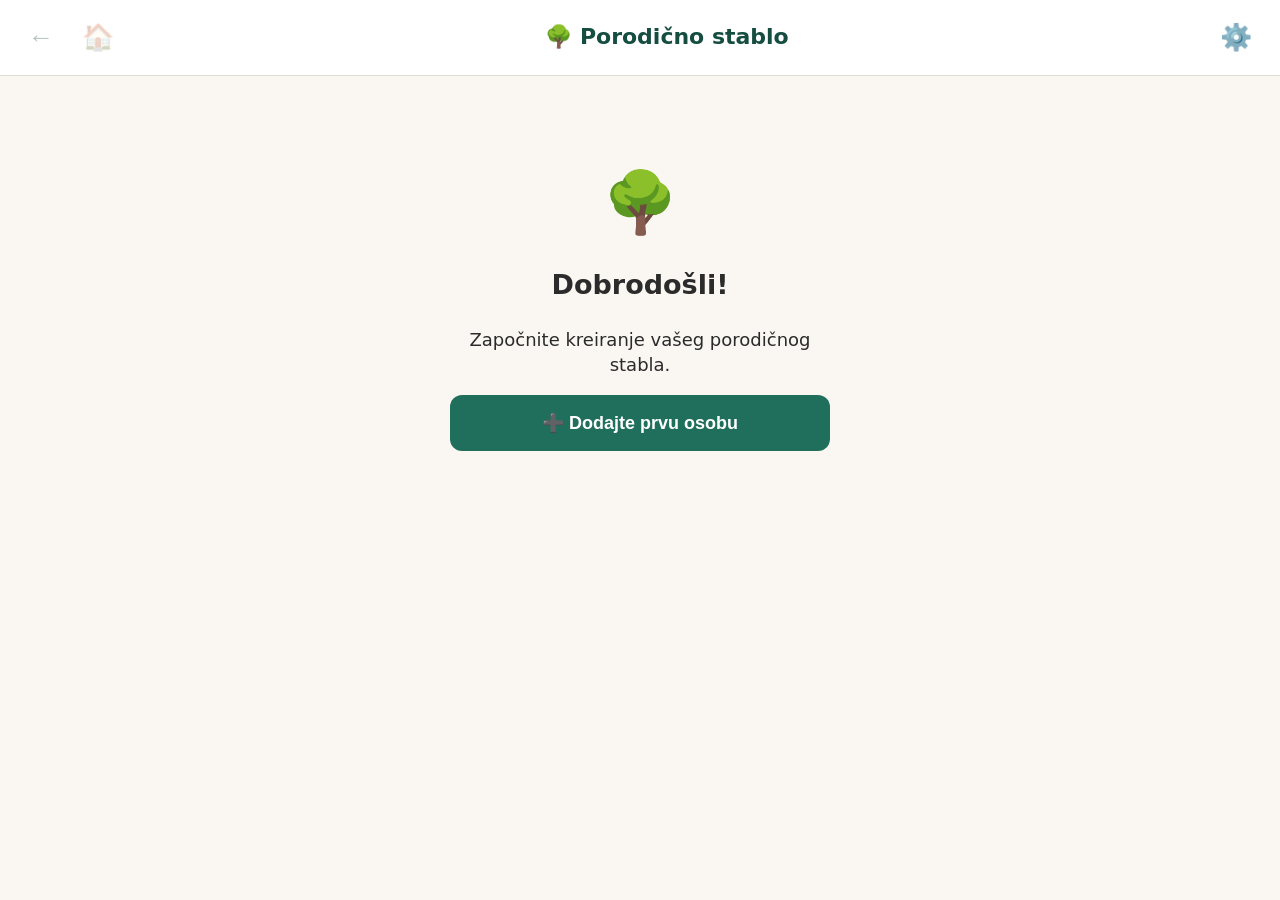
==== porodicno-stablo.html @ 2a59954e "Rechtwinklige Sammelleisten statt diagonaler Verbindungslinien Eltern-, Geschwister- und Kinder-Grup" ====
<!DOCTYPE html>
<html lang="bs">
<head>
<meta charset="UTF-8">
<meta name="viewport" content="width=device-width, initial-scale=1.0, maximum-scale=1">
<title>Porodično stablo</title>
<style>
:root{
  --bg:#faf7f2;
  --card:#ffffff;
  --accent:#1f6f5c;
  --accent-dark:#154d40;
  --accent-light:#e3f1ec;
  --text:#2b2b2b;
  --text-light:#6b6b6b;
  --danger:#b3402f;
  --border:#e2ddd3;
  --shadow:0 2px 10px rgba(0,0,0,0.10);
  --radius:16px;
}
*{box-sizing:border-box;}
body{margin:0;font-family:system-ui,-apple-system,"Segoe UI",Roboto,sans-serif;background:var(--bg);color:var(--text);font-size:18px;line-height:1.4;}
header{display:flex;align-items:center;gap:8px;padding:14px 18px;background:var(--card);border-bottom:1px solid var(--border);position:sticky;top:0;z-index:5;}
header h1{flex:1;text-align:center;font-size:22px;margin:0;color:var(--accent-dark);}
.icon-btn{font-size:26px;background:none;border:none;cursor:pointer;padding:8px 10px;border-radius:12px;color:var(--accent-dark);}
.icon-btn:hover{background:var(--accent-light);}
.icon-btn:disabled{opacity:0.3;cursor:default;}
.icon-btn:disabled:hover{background:none;}

main#view{position:relative;max-width:1000px;margin:0 auto;}
#connector-svg{position:absolute;top:0;left:0;width:100%;height:100%;pointer-events:none;z-index:0;overflow:visible;}
.connector-line{stroke:var(--accent);stroke-opacity:0.4;stroke-width:3;stroke-linecap:round;}
#view-inner{position:relative;z-index:1;padding:24px 16px 80px;display:flex;flex-direction:column;align-items:center;gap:28px;width:100%;}
.row{display:flex;flex-wrap:wrap;justify-content:center;align-items:flex-start;gap:20px;width:100%;}
.row-center{align-items:center;}

.tile{width:120px;display:flex;flex-direction:column;align-items:center;text-align:center;cursor:pointer;position:relative;padding-top:4px;}
.tile-focus{width:170px;}
.tile-photo{width:90px;height:90px;border-radius:18px;overflow:hidden;box-shadow:var(--shadow);background:var(--card);position:relative;display:flex;align-items:center;justify-content:center;border:3px solid var(--card);}
.tile-focus .tile-photo{width:140px;height:140px;border:4px solid var(--accent);}
.tile-photo img{width:100%;height:100%;object-fit:cover;}
.avatar-fallback{width:100%;height:100%;display:flex;align-items:center;justify-content:center;color:#fff;font-size:32px;font-weight:600;}
.tile-focus .avatar-fallback{font-size:48px;}
.tile-rel{font-size:14px;color:var(--text-light);margin-top:8px;}
.tile-name{font-weight:600;margin-top:2px;font-size:17px;word-break:break-word;}
.tile-focus .tile-name{font-size:20px;}
.tile-year{font-size:14px;color:var(--text-light);}
.tile-edit{position:absolute;top:0;right:8px;background:var(--card);border:1px solid var(--border);border-radius:50%;width:34px;height:34px;font-size:16px;cursor:pointer;box-shadow:var(--shadow);}
.tile-action{position:absolute;background:var(--card);border:1px solid var(--border);border-radius:50%;width:30px;height:30px;font-size:14px;cursor:pointer;box-shadow:var(--shadow);top:-4px;}
.tile-unlink{right:-4px;color:var(--danger);}
.tile-star{left:-4px;font-size:18px;}

.tile-add{width:120px;display:flex;flex-direction:column;align-items:center;justify-content:center;cursor:pointer;color:var(--accent-dark);}
.tile-add .tile-add-icon{width:90px;height:90px;border-radius:18px;border:3px dashed var(--border);display:flex;align-items:center;justify-content:center;font-size:30px;background:var(--card);}
.tile-add .tile-add-label{margin-top:8px;font-size:14px;text-align:center;}
.tile-add:hover .tile-add-icon{border-color:var(--accent);}

.empty-state{text-align:center;padding:60px 20px;max-width:420px;}
.empty-icon{font-size:60px;margin:0;}

.btn{font-size:18px;padding:14px 22px;border-radius:12px;border:none;cursor:pointer;font-weight:600;}
.btn-big{min-height:56px;width:100%;}
.btn-primary{background:var(--accent);color:#fff;}
.btn-primary:hover{background:var(--accent-dark);}
.btn-secondary{background:var(--accent-light);color:var(--accent-dark);}
.btn-danger{background:var(--danger);color:#fff;}
.btn-text{background:none;color:var(--text-light);text-decoration:underline;}

.overlay{position:fixed;inset:0;background:rgba(0,0,0,0.4);display:flex;align-items:center;justify-content:center;padding:16px;z-index:20;}
.overlay.hidden{display:none;}
.modal{background:var(--card);border-radius:var(--radius);padding:26px;max-width:480px;width:100%;max-height:90vh;overflow-y:auto;}
.modal h2{margin-top:0;color:var(--accent-dark);}
.modal-actions{display:flex;flex-direction:column;gap:10px;margin-top:18px;}
.modal-actions-vertical{display:flex;flex-direction:column;gap:12px;margin-top:10px;}

form label{display:block;margin-bottom:14px;font-weight:600;font-size:16px;}
form input[type=text], form input[type=number], form textarea{width:100%;font-size:17px;padding:10px;margin-top:6px;border:1px solid var(--border);border-radius:10px;font-family:inherit;}
.radio-group{display:flex;gap:16px;font-weight:400;font-size:16px;margin-top:6px;flex-wrap:wrap;}
.radio-group label{margin:0;display:flex;align-items:center;gap:6px;font-weight:400;}
.foto-preview-img{max-width:140px;border-radius:12px;margin-top:8px;display:block;}

.existing-row{display:flex;align-items:center;gap:12px;padding:10px;border-radius:10px;cursor:pointer;}
.existing-row:hover{background:var(--accent-light);}
.existing-avatar{width:44px;height:44px;border-radius:10px;overflow:hidden;flex-shrink:0;}
.existing-avatar img{width:100%;height:100%;object-fit:cover;}
#existing-search{width:100%;font-size:16px;padding:10px;border:1px solid var(--border);border-radius:10px;margin:10px 0;}

.detail-photo{display:flex;justify-content:center;margin-bottom:12px;}
.detail-photo img, .avatar-fallback-lg{width:160px;height:160px;border-radius:22px;object-fit:cover;}
.avatar-fallback-lg{display:flex;align-items:center;justify-content:center;color:#fff;font-size:56px;font-weight:600;}
.detail-year{color:var(--text-light);text-align:center;}
.detail-notes{white-space:pre-wrap;}
.settings-hint{font-size:14px;color:var(--text-light);}
.hidden{display:none;}

@media (max-width:480px){
  .tile{width:100px;}
  .tile-photo{width:76px;height:76px;}
  .tile-focus .tile-photo{width:110px;height:110px;}
  .tile-focus{width:140px;}
}
</style>
</head>
<body>
<header>
  <button id="btn-back" class="icon-btn" title="Nazad">←</button>
  <button id="btn-home" class="icon-btn" title="Početna osoba">🏠</button>
  <h1>🌳 Porodično stablo</h1>
  <button id="btn-settings" class="icon-btn" title="Podešavanja">⚙️</button>
</header>
<main id="view">
  <svg id="connector-svg"></svg>
  <div id="view-inner"></div>
</main>

<div id="modal-overlay" class="overlay hidden">
  <div id="modal-box" class="modal"></div>
</div>

<script>
const LS_KEY = 'porodicnoStablo_v1';
let state = loadState();
let historyStack = [];

function loadState(){
  try{
    const raw = localStorage.getItem(LS_KEY);
    if(raw){
      const parsed = JSON.parse(raw);
      return { people: parsed.people || {}, rootId: parsed.rootId || null, focusId: parsed.focusId || parsed.rootId || null };
    }
  }catch(e){}
  return { people:{}, rootId:null, focusId:null };
}
function saveState(){ localStorage.setItem(LS_KEY, JSON.stringify(state)); }
function uid(){ return 'p_' + Date.now().toString(36) + Math.random().toString(36).slice(2,7); }
function getPerson(id){ return state.people[id]; }
function escapeHtml(str){
  return String(str==null?'':str).replace(/[&<>"']/g, c=>({'&':'&amp;','<':'&lt;','>':'&gt;','"':'&quot;',"'":'&#39;'}[c]));
}
function avatarColor(name){
  let hash=0;
  const s = name || '?';
  for(let i=0;i<s.length;i++){ hash = s.charCodeAt(i) + ((hash<<5)-hash); }
  const hue = Math.abs(hash) % 360;
  return `hsl(${hue}, 45%, 55%)`;
}

function getParents(id){ const p=getPerson(id); return (p.parentIds||[]).map(pid=>state.people[pid]).filter(Boolean); }
function getChildren(id){ return Object.values(state.people).filter(p=>(p.parentIds||[]).includes(id)); }
function getSpouses(id){ const p=getPerson(id); return (p.spouseIds||[]).map(sid=>state.people[sid]).filter(Boolean); }
function getSiblings(id){
  const p = getPerson(id);
  const parentIds = p.parentIds || [];
  if(!parentIds.length) return [];
  const result = [];
  Object.values(state.people).forEach(o=>{
    if(o.id===id) return;
    if((o.parentIds||[]).some(pid=>parentIds.includes(pid))) result.push(o);
  });
  return result;
}

function parentLabel(p){ return p.spol==='M' ? 'Otac' : p.spol==='Z' ? 'Majka' : 'Roditelj'; }
function childLabel(p){ return p.spol==='M' ? 'Sin' : p.spol==='Z' ? 'Kćerka' : 'Dijete'; }
function siblingLabel(p){ return p.spol==='M' ? 'Brat' : p.spol==='Z' ? 'Sestra' : 'Brat/Sestra'; }
function spouseLabel(p){ return p.spol==='M' ? 'Suprug' : p.spol==='Z' ? 'Supruga' : 'Supružnik/Partner'; }

function navigateTo(id){
  if(id===state.focusId) return;
  historyStack.push(state.focusId);
  state.focusId = id;
  saveState(); render();
}
function goBack(){
  if(!historyStack.length) return;
  state.focusId = historyStack.pop();
  saveState(); render();
}
function goHome(){
  if(state.rootId && state.rootId!==state.focusId) navigateTo(state.rootId);
}
function setAsHome(){
  state.rootId = state.focusId;
  saveState(); render();
}

function addPerson(data, type){
  const id = uid();
  const person = { id, ime:data.ime.trim(), godina:data.godina||'', spol:data.spol||'', foto:data.foto||null, biljeske:data.biljeske||'', parentIds:[], spouseIds:[] };
  const focus = getPerson(state.focusId);
  if(type==='parent'){
    focus.parentIds = focus.parentIds || [];
    focus.parentIds.push(id);
  } else if(type==='child'){
    person.parentIds = [state.focusId];
  } else if(type==='spouse'){
    person.spouseIds = [state.focusId];
    focus.spouseIds = focus.spouseIds || [];
    focus.spouseIds.push(id);
  } else if(type==='sibling'){
    person.parentIds = [...(focus.parentIds||[])];
  }
  state.people[id] = person;
  saveState(); closeModal(); render();
}
function addRootPerson(data){
  const id = uid();
  state.people[id] = { id, ime:data.ime.trim(), godina:data.godina||'', spol:data.spol||'', foto:data.foto||null, biljeske:data.biljeske||'', parentIds:[], spouseIds:[] };
  state.rootId = id;
  state.focusId = id;
  saveState(); closeModal(); render();
}
function updatePerson(id, data){
  const p = getPerson(id);
  p.ime = data.ime.trim();
  p.godina = data.godina || '';
  p.spol = data.spol || '';
  p.biljeske = data.biljeske || '';
  if(data.foto) p.foto = data.foto;
  saveState(); closeModal(); render();
}
function deletePerson(id){
  Object.values(state.people).forEach(p=>{
    if(p.parentIds) p.parentIds = p.parentIds.filter(pid=>pid!==id);
    if(p.spouseIds) p.spouseIds = p.spouseIds.filter(sid=>sid!==id);
  });
  delete state.people[id];
  const remaining = Object.keys(state.people);
  if(state.rootId===id) state.rootId = remaining[0] || null;
  if(state.focusId===id) state.focusId = state.rootId;
  historyStack = historyStack.filter(h=>h!==id && state.people[h]);
  saveState(); closeModal(); render();
}
function linkExisting(type, existingId){
  const focus = getPerson(state.focusId);
  const other = getPerson(existingId);
  if(type==='parent'){
    focus.parentIds = focus.parentIds || [];
    if(!focus.parentIds.includes(existingId)) focus.parentIds.push(existingId);
  } else if(type==='child'){
    other.parentIds = other.parentIds || [];
    if(!other.parentIds.includes(state.focusId)) other.parentIds.push(state.focusId);
  } else if(type==='spouse'){
    focus.spouseIds = focus.spouseIds || [];
    other.spouseIds = other.spouseIds || [];
    if(!focus.spouseIds.includes(existingId)) focus.spouseIds.push(existingId);
    if(!other.spouseIds.includes(state.focusId)) other.spouseIds.push(state.focusId);
  } else if(type==='sibling'){
    other.parentIds = Array.from(new Set([...(other.parentIds||[]), ...(focus.parentIds||[])]));
  }
  saveState(); closeModal(); render();
}
function unlinkRelation(type, otherId){
  const focus = getPerson(state.focusId);
  const other = getPerson(otherId);
  if(type==='parent'){
    focus.parentIds = (focus.parentIds||[]).filter(pid=>pid!==otherId);
  } else if(type==='child'){
    other.parentIds = (other.parentIds||[]).filter(pid=>pid!==state.focusId);
  } else if(type==='spouse'){
    focus.spouseIds = (focus.spouseIds||[]).filter(sid=>sid!==otherId);
    other.spouseIds = (other.spouseIds||[]).filter(sid=>sid!==state.focusId);
  }
  saveState(); render();
}

function resizeImage(file, maxDim=400){
  return new Promise((resolve, reject)=>{
    const reader = new FileReader();
    reader.onload = e=>{
      const img = new Image();
      img.onload = ()=>{
        let {width, height} = img;
        if(width>height){ if(width>maxDim){ height*=maxDim/width; width=maxDim; } }
        else { if(height>maxDim){ width*=maxDim/height; height=maxDim; } }
        const canvas = document.createElement('canvas');
        canvas.width = width; canvas.height = height;
        canvas.getContext('2d').drawImage(img,0,0,width,height);
        resolve(canvas.toDataURL('image/jpeg', 0.82));
      };
      img.onerror = reject;
      img.src = e.target.result;
    };
    reader.onerror = reject;
    reader.readAsDataURL(file);
  });
}

function openModal(html){
  document.getElementById('modal-box').innerHTML = html;
  document.getElementById('modal-overlay').classList.remove('hidden');
}
function closeModal(){
  document.getElementById('modal-overlay').classList.add('hidden');
  document.getElementById('modal-box').innerHTML = '';
}
function showConfirm(message, onYes){
  openModal(`
    <h2>Potvrda</h2>
    <p>${escapeHtml(message)}</p>
    <div class="modal-actions">
      <button class="btn btn-danger btn-big" id="confirm-yes">Da</button>
      <button class="btn btn-text" onclick="closeModal()">Otkaži</button>
    </div>
  `);
  document.getElementById('confirm-yes').addEventListener('click', onYes);
}
function confirmDeletePerson(id){
  const p = getPerson(id);
  showConfirm(`Da li ste sigurni da želite obrisati osobu "${p.ime}"? Ova radnja se ne može poništiti.`, ()=>deletePerson(id));
}
function confirmUnlink(type, id){
  showConfirm('Ukloniti ovu vezu? Osoba neće biti obrisana, samo veza sa ovom osobom.', ()=>unlinkRelation(type,id));
}

function openAddFlow(type){
  const titles = { parent:'roditelja', spouse:'supružnika/partnera', child:'dijete', sibling:'brata/sestru' };
  openModal(`
    <h2>Dodaj ${titles[type]}</h2>
    <div class="modal-actions-vertical">
      <button class="btn btn-primary btn-big" onclick="openPersonFormNew('${type}')">➕ Nova osoba</button>
      <button class="btn btn-secondary btn-big" onclick="openExistingPicker('${type}')">🔗 Poveži postojeću osobu</button>
      <button class="btn btn-text" onclick="closeModal()">Otkaži</button>
    </div>
  `);
}
function openPersonFormNew(type){
  openModal(personFormTemplate(null, type));
  wireFormEvents(null, type);
}
function openEditPerson(id){
  openModal(personFormTemplate(id, null));
  wireFormEvents(id, null);
}
function personFormTemplate(editId, type){
  const p = editId ? getPerson(editId) : null;
  const titleMap = { parent:'Dodaj roditelja', child:'Dodaj dijete', spouse:'Dodaj supružnika/partnera', sibling:'Dodaj brata/sestru', root:'Dodaj prvu osobu' };
  const title = editId ? `Uredi: ${escapeHtml(p.ime)}` : (titleMap[type] || 'Dodaj osobu');
  return `
    <h2>${title}</h2>
    <form id="person-form">
      <label>Ime i prezime *<input required type="text" id="f-ime" value="${p?escapeHtml(p.ime):''}"></label>
      <label>Godina rođenja<input type="number" id="f-godina" value="${p&&p.godina?escapeHtml(String(p.godina)):''}" min="1850" max="2026"></label>
      <label>Spol
        <div class="radio-group">
          <label><input type="radio" name="f-spol" value="M" ${p&&p.spol==='M'?'checked':''}> Muško</label>
          <label><input type="radio" name="f-spol" value="Z" ${p&&p.spol==='Z'?'checked':''}> Žensko</label>
          <label><input type="radio" name="f-spol" value="" ${!p||!p.spol?'checked':''}> Ne znam</label>
        </div>
      </label>
      <label>Fotografija<input type="file" id="f-foto" accept="image/*"></label>
      <div id="f-foto-preview">${p&&p.foto?`<img src="${p.foto}" class="foto-preview-img">`:''}</div>
      <label>Bilješke / informacije<textarea id="f-biljeske" rows="4">${p?escapeHtml(p.biljeske||''):''}</textarea></label>
      <div class="modal-actions">
        <button type="submit" class="btn btn-primary btn-big">💾 Sačuvaj</button>
        ${editId?`<button type="button" class="btn btn-danger" onclick="confirmDeletePerson('${editId}')">🗑️ Obriši osobu</button>`:''}
        <button type="button" class="btn btn-text" onclick="closeModal()">Otkaži</button>
      </div>
    </form>
  `;
}
function wireFormEvents(editId, type){
  const form = document.getElementById('person-form');
  let pendingFoto = editId ? getPerson(editId).foto : null;
  document.getElementById('f-foto').addEventListener('change', async (e)=>{
    const file = e.target.files[0];
    if(!file) return;
    pendingFoto = await resizeImage(file);
    document.getElementById('f-foto-preview').innerHTML = `<img src="${pendingFoto}" class="foto-preview-img">`;
  });
  form.addEventListener('submit', (e)=>{
    e.preventDefault();
    const ime = document.getElementById('f-ime').value.trim();
    if(!ime) return;
    const godina = document.getElementById('f-godina').value;
    const spol = form.querySelector('input[name="f-spol"]:checked')?.value || '';
    const biljeske = document.getElementById('f-biljeske').value;
    const data = { ime, godina, spol, biljeske, foto: pendingFoto };
    if(editId) updatePerson(editId, data);
    else if(type==='root') addRootPerson(data);
    else addPerson(data, type);
  });
}

function openExistingPicker(type){
  const focus = getPerson(state.focusId);
  const excludeIds = new Set([focus.id]);
  if(type==='parent') (focus.parentIds||[]).forEach(id=>excludeIds.add(id));
  if(type==='spouse') (focus.spouseIds||[]).forEach(id=>excludeIds.add(id));
  if(type==='child') Object.values(state.people).filter(p=>(p.parentIds||[]).includes(focus.id)).forEach(p=>excludeIds.add(p.id));
  const candidates = Object.values(state.people).filter(p=>!excludeIds.has(p.id));
  const listHtml = candidates.length ? candidates.map(p=>`
    <div class="existing-row" onclick="linkExisting('${type}','${p.id}')">
      <div class="existing-avatar">${p.foto?`<img src="${p.foto}">`:`<div class="avatar-fallback" style="background:${avatarColor(p.ime)}">${escapeHtml((p.ime||'?').charAt(0).toUpperCase())}</div>`}</div>
      <div>${escapeHtml(p.ime)}${p.godina?` (r. ${escapeHtml(String(p.godina))})`:''}</div>
    </div>`).join('') : '<p>Nema drugih osoba za povezivanje.</p>';
  openModal(`
    <h2>Poveži postojeću osobu</h2>
    <input type="text" id="existing-search" placeholder="Pretraži ime..." oninput="filterExistingList(this.value)">
    <div id="existing-list">${listHtml}</div>
    <div class="modal-actions"><button class="btn btn-text" onclick="closeModal()">Otkaži</button></div>
  `);
}
function filterExistingList(q){
  q = q.toLowerCase();
  document.querySelectorAll('#existing-list .existing-row').forEach(row=>{
    row.style.display = row.textContent.toLowerCase().includes(q) ? '' : 'none';
  });
}

function openPersonDetail(id){
  const p = getPerson(id);
  openModal(`
    <h2>${escapeHtml(p.ime)}</h2>
    <div class="detail-photo">${p.foto?`<img src="${p.foto}">`:`<div class="avatar-fallback-lg" style="background:${avatarColor(p.ime)}">${escapeHtml((p.ime||'?').charAt(0).toUpperCase())}</div>`}</div>
    ${p.godina?`<p class="detail-year">Rođen/a: ${escapeHtml(String(p.godina))}.</p>`:''}
    <p class="detail-notes">${p.biljeske?escapeHtml(p.biljeske).replace(/\n/g,'<br>'):'<em>Nema bilješki.</em>'}</p>
    <div class="modal-actions">
      <button class="btn btn-primary btn-big" onclick="openEditPerson('${id}')">✏️ Uredi</button>
      <button class="btn btn-text" onclick="closeModal()">Zatvori</button>
    </div>
  `);
}

function openSettings(){
  openModal(`
    <h2>⚙️ Podešavanja</h2>
    <p>Broj osoba u stablu: ${Object.keys(state.people).length}</p>
    <div class="modal-actions-vertical">
      <button class="btn btn-primary btn-big" onclick="exportBackup()">⬇️ Preuzmi sigurnosnu kopiju</button>
      <button class="btn btn-secondary btn-big" onclick="document.getElementById('import-file-input').click()">⬆️ Učitaj sigurnosnu kopiju</button>
      <input type="file" id="import-file-input" accept="application/json" class="hidden" onchange="importBackup(this.files[0])">
    </div>
    <p class="settings-hint">Savjet: Ako je folder "Preuzimanja" na ovom računaru povezan sa OneDrive-om, sigurnosne kopije će se automatski sačuvati i na OneDrive-u.</p>
    <div class="modal-actions"><button class="btn btn-text" onclick="closeModal()">Zatvori</button></div>
  `);
}
function exportBackup(){
  const dataStr = JSON.stringify(state, null, 2);
  const blob = new Blob([dataStr], { type:'application/json' });
  const url = URL.createObjectURL(blob);
  const a = document.createElement('a');
  const dateStr = new Date().toISOString().slice(0,10);
  a.href = url; a.download = `porodicno-stablo-sigurnosna-kopija-${dateStr}.json`;
  document.body.appendChild(a); a.click(); document.body.removeChild(a);
  URL.revokeObjectURL(url);
}
function importBackup(file){
  if(!file) return;
  const reader = new FileReader();
  reader.onload = e=>{
    try{
      const parsed = JSON.parse(e.target.result);
      if(!parsed || typeof parsed.people !== 'object') throw new Error('invalid');
      showConfirm('Ovo će zamijeniti sve trenutne podatke sačuvanom kopijom. Nastaviti?', ()=>{
        state = { people: parsed.people||{}, rootId: parsed.rootId||null, focusId: parsed.focusId||parsed.rootId||null };
        historyStack = [];
        saveState(); closeModal(); render();
      });
    }catch(err){
      alert('Datoteka nije ispravna sigurnosna kopija.');
    }
  };
  reader.readAsText(file);
}

function personTile(p, opts={}){
  const isFocus = !!opts.focus;
  const relLabel = opts.relLabel;
  const photoHtml = p.foto
    ? `<img src="${p.foto}" alt="" onload="scheduleDrawConnectors()">`
    : `<div class="avatar-fallback" style="background:${avatarColor(p.ime)}">${escapeHtml((p.ime||'?').charAt(0).toUpperCase())}</div>`;
  const godinaHtml = p.godina ? `<div class="tile-year">r. ${escapeHtml(String(p.godina))}</div>` : '';
  const unlinkBtn = opts.unlink ? `<button class="tile-action tile-unlink" title="Ukloni vezu" onclick="event.stopPropagation(); confirmUnlink('${opts.unlink.type}','${opts.unlink.id}')">✕</button>` : '';
  const starBtn = isFocus ? `<button class="tile-action tile-star" title="Postavi kao početnu osobu" onclick="event.stopPropagation(); setAsHome()">${state.rootId===p.id?'⭐':'☆'}</button>` : '';
  const clickAction = isFocus ? `openPersonDetail('${p.id}')` : `navigateTo('${p.id}')`;
  return `
    <div class="tile ${isFocus?'tile-focus':''}" onclick="${clickAction}">
      <div class="tile-photo">${photoHtml}${unlinkBtn}${starBtn}</div>
      ${relLabel?`<div class="tile-rel">${escapeHtml(relLabel)}</div>`:''}
      <div class="tile-name">${escapeHtml(p.ime)}</div>
      ${godinaHtml}
      <button class="tile-edit" title="Uredi" onclick="event.stopPropagation(); openEditPerson('${p.id}')">✏️</button>
    </div>`;
}
function addTile(label, onclickFn){
  return `<div class="tile tile-add" onclick="${onclickFn}"><div class="tile-add-icon">➕</div><div class="tile-add-label">${escapeHtml(label)}</div></div>`;
}

function scheduleDrawConnectors(){ requestAnimationFrame(drawConnectors); }
function drawConnectors(){
  const svg = document.getElementById('connector-svg');
  const view = document.getElementById('view');
  if(!svg || !view) return;
  svg.innerHTML = '';
  const viewRect = view.getBoundingClientRect();

  const focusPhoto = view.querySelector('.tile-focus .tile-photo');
  if(!focusPhoto) return;

  function topOf(el){ const r=el.getBoundingClientRect(); return { x:r.left+r.width/2-viewRect.left, y:r.top-viewRect.top }; }
  function bottomOf(el){ const r=el.getBoundingClientRect(); return { x:r.left+r.width/2-viewRect.left, y:r.bottom-viewRect.top }; }
  function centerOf(el){ const r=el.getBoundingClientRect(); return { x:r.left+r.width/2-viewRect.left, y:r.top+r.height/2-viewRect.top }; }
  function addLine(a, b){
    const line = document.createElementNS('http://www.w3.org/2000/svg', 'line');
    line.setAttribute('x1', a.x); line.setAttribute('y1', a.y);
    line.setAttribute('x2', b.x); line.setAttribute('y2', b.y);
    line.setAttribute('class', 'connector-line');
    svg.appendChild(line);
  }
  // Zeichnet eine Sammelleiste unter einer Gruppe (z.B. Eltern) und liefert den Ankerpunkt fuer den Stamm nach unten.
  function groupBar(els, gap){
    const pts = els.map(bottomOf);
    const barY = Math.max(...pts.map(p=>p.y)) + gap;
    pts.forEach(p=>addLine(p, { x:p.x, y:barY }));
    if(pts.length>1){
      const xs = pts.map(p=>p.x);
      addLine({ x:Math.min(...xs), y:barY }, { x:Math.max(...xs), y:barY });
    }
    const stemX = pts.reduce((s,p)=>s+p.x, 0) / pts.length;
    return { x:stemX, y:barY };
  }
  // Verbindet einen Ankerpunkt rechtwinklig mit einer Gruppe darunter (z.B. Kinder).
  function dropToGroup(sourcePt, els, gap){
    if(!els.length) return;
    const pts = els.map(topOf);
    const barY = Math.min(...pts.map(p=>p.y)) - gap;
    addLine(sourcePt, { x:sourcePt.x, y:barY });
    if(pts.length>1){
      const xs = pts.map(p=>p.x);
      addLine({ x:Math.min(...xs), y:barY }, { x:Math.max(...xs), y:barY });
    }
    pts.forEach(p=>addLine({ x:p.x, y:barY }, p));
  }

  const parentPhotos = Array.from(view.querySelectorAll('.row-parents .tile:not(.tile-add) .tile-photo'));
  const siblingPhotos = Array.from(view.querySelectorAll('.row-siblings .tile:not(.tile-add) .tile-photo'));
  const spousePhotos = Array.from(view.querySelectorAll('.row-center .tile:not(.tile-focus):not(.tile-add) .tile-photo'));
  const childPhotos = Array.from(view.querySelectorAll('.row-children .tile:not(.tile-add) .tile-photo'));

  if(parentPhotos.length){
    const anchor = groupBar(parentPhotos, 22);
    dropToGroup(anchor, [focusPhoto, ...siblingPhotos], 22);
  }
  spousePhotos.forEach(sp=>addLine(centerOf(focusPhoto), centerOf(sp)));
  if(childPhotos.length){
    let source;
    if(spousePhotos.length===1){
      const a = bottomOf(focusPhoto), b = bottomOf(spousePhotos[0]);
      source = { x:(a.x+b.x)/2, y:Math.max(a.y,b.y) };
    } else {
      source = bottomOf(focusPhoto);
    }
    dropToGroup(source, childPhotos, 22);
  }
}
window.addEventListener('resize', scheduleDrawConnectors);

function render(){
  const view = document.getElementById('view-inner');
  const ids = Object.keys(state.people);
  document.getElementById('btn-back').disabled = historyStack.length===0;
  document.getElementById('btn-home').disabled = !state.rootId || state.rootId===state.focusId;

  if(ids.length===0){
    view.innerHTML = `
      <div class="empty-state">
        <p class="empty-icon">🌳</p>
        <h2>Dobrodošli!</h2>
        <p>Započnite kreiranje vašeg porodičnog stabla.</p>
        <button class="btn btn-primary btn-big" onclick="openPersonFormNew('root')">➕ Dodajte prvu osobu</button>
      </div>`;
    scheduleDrawConnectors();
    return;
  }

  let focus = getPerson(state.focusId);
  if(!focus){
    state.focusId = state.rootId && state.people[state.rootId] ? state.rootId : ids[0];
    saveState();
    focus = getPerson(state.focusId);
  }

  const parents = getParents(focus.id);
  const siblings = getSiblings(focus.id);
  const spouses = getSpouses(focus.id);
  const children = getChildren(focus.id);

  let html = '';

  html += '<div class="row row-parents">';
  parents.forEach(p=>{ html += personTile(p, { relLabel: parentLabel(p), unlink:{type:'parent', id:p.id} }); });
  if(parents.length < 2){
    html += addTile(parents.length===0?'Dodaj roditelja':'Dodaj drugog roditelja', "openAddFlow('parent')");
  }
  html += '</div>';

  if(parents.length>0 || siblings.length>0){
    html += '<div class="row row-siblings">';
    siblings.forEach(s=>{ html += personTile(s, { relLabel: siblingLabel(s) }); });
    if(parents.length>0){ html += addTile('Dodaj brata/sestru', "openAddFlow('sibling')"); }
    html += '</div>';
  }

  html += '<div class="row row-center">';
  html += personTile(focus, { focus:true });
  spouses.forEach(s=>{ html += personTile(s, { relLabel: spouseLabel(s), unlink:{type:'spouse', id:s.id} }); });
  html += addTile('Dodaj supružnika/partnera', "openAddFlow('spouse')");
  html += '</div>';

  html += '<div class="row row-children">';
  children.forEach(c=>{ html += personTile(c, { relLabel: childLabel(c), unlink:{type:'child', id:c.id} }); });
  html += addTile('Dodaj dijete', "openAddFlow('child')");
  html += '</div>';

  view.innerHTML = html;
  scheduleDrawConnectors();
}

document.getElementById('btn-back').addEventListener('click', goBack);
document.getElementById('btn-home').addEventListener('click', goHome);
document.getElementById('btn-settings').addEventListener('click', openSettings);

render();
</script>
</body>
</html>
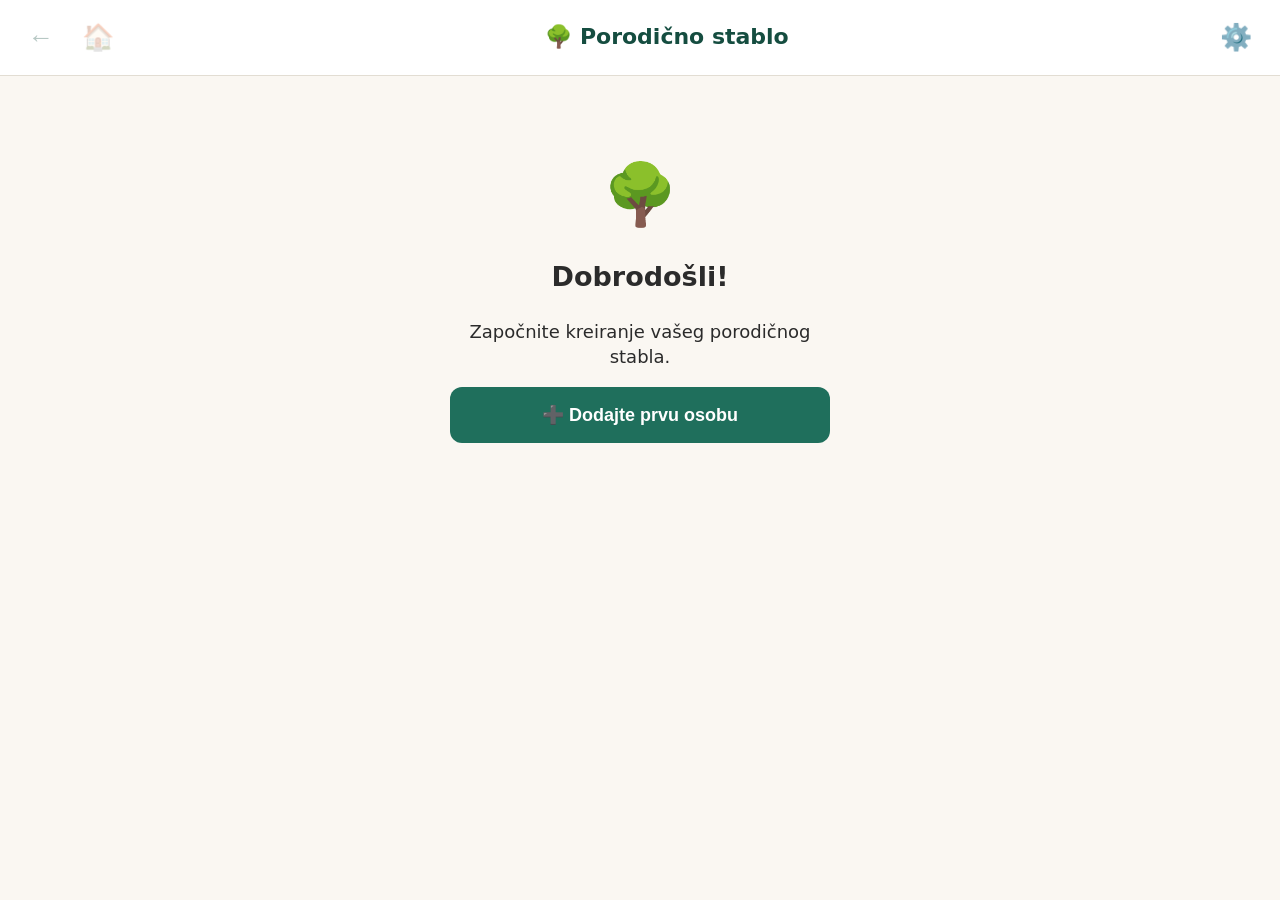
==== commit 6c099f03: "Kleinere, kompaktere Kacheln im Stammbaum Kacheln, Abstaende und Schriftgroessen deutlich verkleiner" ====
--- a/porodicno-stablo.html
+++ b/porodicno-stablo.html
@@ -30,29 +30,28 @@
 main#view{position:relative;max-width:1000px;margin:0 auto;}
 #connector-svg{position:absolute;top:0;left:0;width:100%;height:100%;pointer-events:none;z-index:0;overflow:visible;}
 .connector-line{stroke:var(--accent);stroke-opacity:0.4;stroke-width:3;stroke-linecap:round;}
-#view-inner{position:relative;z-index:1;padding:24px 16px 80px;display:flex;flex-direction:column;align-items:center;gap:28px;width:100%;}
-.row{display:flex;flex-wrap:wrap;justify-content:center;align-items:flex-start;gap:20px;width:100%;}
+#view-inner{position:relative;z-index:1;padding:16px 12px 60px;display:flex;flex-direction:column;align-items:center;gap:18px;width:100%;}
+.row{display:flex;flex-wrap:wrap;justify-content:center;align-items:flex-start;gap:12px;width:100%;}
 .row-center{align-items:center;}
 
-.tile{width:120px;display:flex;flex-direction:column;align-items:center;text-align:center;cursor:pointer;position:relative;padding-top:4px;}
-.tile-focus{width:170px;}
-.tile-photo{width:90px;height:90px;border-radius:18px;overflow:hidden;box-shadow:var(--shadow);background:var(--card);position:relative;display:flex;align-items:center;justify-content:center;border:3px solid var(--card);}
-.tile-focus .tile-photo{width:140px;height:140px;border:4px solid var(--accent);}
+.tile{width:82px;display:flex;flex-direction:column;align-items:center;text-align:center;cursor:pointer;position:relative;padding-top:4px;}
+.tile-focus{width:104px;}
+.tile-photo{width:58px;height:58px;border-radius:13px;overflow:hidden;box-shadow:var(--shadow);background:var(--card);position:relative;display:flex;align-items:center;justify-content:center;border:3px solid var(--border);}
+.tile-focus .tile-photo{width:84px;height:84px;border-width:4px;}
 .tile-photo img{width:100%;height:100%;object-fit:cover;}
-.avatar-fallback{width:100%;height:100%;display:flex;align-items:center;justify-content:center;color:#fff;font-size:32px;font-weight:600;}
-.tile-focus .avatar-fallback{font-size:48px;}
-.tile-rel{font-size:14px;color:var(--text-light);margin-top:8px;}
-.tile-name{font-weight:600;margin-top:2px;font-size:17px;word-break:break-word;}
-.tile-focus .tile-name{font-size:20px;}
-.tile-year{font-size:14px;color:var(--text-light);}
-.tile-edit{position:absolute;top:0;right:8px;background:var(--card);border:1px solid var(--border);border-radius:50%;width:34px;height:34px;font-size:16px;cursor:pointer;box-shadow:var(--shadow);}
-.tile-action{position:absolute;background:var(--card);border:1px solid var(--border);border-radius:50%;width:30px;height:30px;font-size:14px;cursor:pointer;box-shadow:var(--shadow);top:-4px;}
+.avatar-fallback{width:100%;height:100%;display:flex;align-items:center;justify-content:center;padding:18%;box-sizing:border-box;}
+.tile-rel{font-size:11px;color:var(--text-light);margin-top:5px;}
+.tile-name{font-weight:600;margin-top:1px;font-size:13px;word-break:break-word;}
+.tile-focus .tile-name{font-size:15px;}
+.tile-year{font-size:11px;color:var(--text-light);}
+.tile-edit{position:absolute;top:-4px;right:2px;background:var(--card);border:1px solid var(--border);border-radius:50%;width:24px;height:24px;font-size:11px;cursor:pointer;box-shadow:var(--shadow);}
+.tile-action{position:absolute;background:var(--card);border:1px solid var(--border);border-radius:50%;width:22px;height:22px;font-size:11px;cursor:pointer;box-shadow:var(--shadow);top:-4px;}
 .tile-unlink{right:-4px;color:var(--danger);}
-.tile-star{left:-4px;font-size:18px;}
-
-.tile-add{width:120px;display:flex;flex-direction:column;align-items:center;justify-content:center;cursor:pointer;color:var(--accent-dark);}
-.tile-add .tile-add-icon{width:90px;height:90px;border-radius:18px;border:3px dashed var(--border);display:flex;align-items:center;justify-content:center;font-size:30px;background:var(--card);}
-.tile-add .tile-add-label{margin-top:8px;font-size:14px;text-align:center;}
+.tile-star{left:-4px;font-size:13px;}
+
+.tile-add{width:82px;display:flex;flex-direction:column;align-items:center;justify-content:center;cursor:pointer;color:var(--accent-dark);}
+.tile-add .tile-add-icon{width:58px;height:58px;border-radius:13px;border:3px dashed var(--border);display:flex;align-items:center;justify-content:center;font-size:22px;background:var(--card);}
+.tile-add .tile-add-label{margin-top:5px;font-size:11px;text-align:center;}
 .tile-add:hover .tile-add-icon{border-color:var(--accent);}
 
 .empty-state{text-align:center;padding:60px 20px;max-width:420px;}
@@ -81,23 +80,23 @@
 
 .existing-row{display:flex;align-items:center;gap:12px;padding:10px;border-radius:10px;cursor:pointer;}
 .existing-row:hover{background:var(--accent-light);}
-.existing-avatar{width:44px;height:44px;border-radius:10px;overflow:hidden;flex-shrink:0;}
+.existing-avatar{width:44px;height:44px;border-radius:10px;overflow:hidden;flex-shrink:0;border:2px solid var(--border);box-sizing:border-box;}
 .existing-avatar img{width:100%;height:100%;object-fit:cover;}
 #existing-search{width:100%;font-size:16px;padding:10px;border:1px solid var(--border);border-radius:10px;margin:10px 0;}
 
 .detail-photo{display:flex;justify-content:center;margin-bottom:12px;}
-.detail-photo img, .avatar-fallback-lg{width:160px;height:160px;border-radius:22px;object-fit:cover;}
-.avatar-fallback-lg{display:flex;align-items:center;justify-content:center;color:#fff;font-size:56px;font-weight:600;}
+.detail-photo img, .avatar-fallback-lg{width:160px;height:160px;border-radius:22px;object-fit:cover;border:5px solid var(--border);box-sizing:border-box;}
+.avatar-fallback-lg{display:flex;align-items:center;justify-content:center;padding:18%;box-sizing:border-box;}
 .detail-year{color:var(--text-light);text-align:center;}
 .detail-notes{white-space:pre-wrap;}
 .settings-hint{font-size:14px;color:var(--text-light);}
 .hidden{display:none;}
 
-@media (max-width:480px){
-  .tile{width:100px;}
-  .tile-photo{width:76px;height:76px;}
-  .tile-focus .tile-photo{width:110px;height:110px;}
-  .tile-focus{width:140px;}
+@media (max-width:380px){
+  .tile{width:70px;}
+  .tile-photo{width:48px;height:48px;}
+  .tile-focus .tile-photo{width:70px;height:70px;}
+  .tile-focus{width:88px;}
 }
 </style>
 </head>
@@ -138,12 +137,16 @@
 function escapeHtml(str){
   return String(str==null?'':str).replace(/[&<>"']/g, c=>({'&':'&amp;','<':'&lt;','>':'&gt;','"':'&quot;',"'":'&#39;'}[c]));
 }
-function avatarColor(name){
-  let hash=0;
-  const s = name || '?';
-  for(let i=0;i<s.length;i++){ hash = s.charCodeAt(i) + ((hash<<5)-hash); }
-  const hue = Math.abs(hash) % 360;
-  return `hsl(${hue}, 45%, 55%)`;
+function genderStyle(spol){
+  if(spol==='M') return { border:'#3d6ea5', bg:'#dce8f4', fg:'#3d6ea5', shape:'m' };
+  if(spol==='Z') return { border:'#b5566f', bg:'#f6e2e8', fg:'#b5566f', shape:'f' };
+  return { border:'#9a9a9a', bg:'#e9e9e6', fg:'#8a8a8a', shape:'n' };
+}
+function silhouetteSvg(shape, fg){
+  const body = shape==='f'
+    ? '<path d="M50,46 L38,60 L29,93 L71,93 L62,60 Z"/>'
+    : '<path d="M50,46 L35,50 L32,93 L68,93 L65,50 Z"/>';
+  return `<svg viewBox="0 0 100 100" width="100%" height="100%" fill="${fg}" aria-hidden="true"><circle cx="50" cy="27" r="16"/>${body}</svg>`;
 }
 
 function getParents(id){ const p=getPerson(id); return (p.parentIds||[]).map(pid=>state.people[pid]).filter(Boolean); }
@@ -392,7 +395,7 @@
   const candidates = Object.values(state.people).filter(p=>!excludeIds.has(p.id));
   const listHtml = candidates.length ? candidates.map(p=>`
     <div class="existing-row" onclick="linkExisting('${type}','${p.id}')">
-      <div class="existing-avatar">${p.foto?`<img src="${p.foto}">`:`<div class="avatar-fallback" style="background:${avatarColor(p.ime)}">${escapeHtml((p.ime||'?').charAt(0).toUpperCase())}</div>`}</div>
+      <div class="existing-avatar" style="border-color:${genderStyle(p.spol).border}">${p.foto?`<img src="${p.foto}" style="width:100%;height:100%;object-fit:cover;">`:`<div class="avatar-fallback" style="background:${genderStyle(p.spol).bg}">${silhouetteSvg(genderStyle(p.spol).shape, genderStyle(p.spol).fg)}</div>`}</div>
       <div>${escapeHtml(p.ime)}${p.godina?` (r. ${escapeHtml(String(p.godina))})`:''}</div>
     </div>`).join('') : '<p>Nema drugih osoba za povezivanje.</p>';
   openModal(`
@@ -413,7 +416,7 @@
   const p = getPerson(id);
   openModal(`
     <h2>${escapeHtml(p.ime)}</h2>
-    <div class="detail-photo">${p.foto?`<img src="${p.foto}">`:`<div class="avatar-fallback-lg" style="background:${avatarColor(p.ime)}">${escapeHtml((p.ime||'?').charAt(0).toUpperCase())}</div>`}</div>
+    <div class="detail-photo">${p.foto?`<img src="${p.foto}" style="border-color:${genderStyle(p.spol).border}">`:`<div class="avatar-fallback-lg" style="background:${genderStyle(p.spol).bg};border-color:${genderStyle(p.spol).border}">${silhouetteSvg(genderStyle(p.spol).shape, genderStyle(p.spol).fg)}</div>`}</div>
     ${p.godina?`<p class="detail-year">Rođen/a: ${escapeHtml(String(p.godina))}.</p>`:''}
     <p class="detail-notes">${p.biljeske?escapeHtml(p.biljeske).replace(/\n/g,'<br>'):'<em>Nema bilješki.</em>'}</p>
     <div class="modal-actions">
@@ -468,16 +471,17 @@
 function personTile(p, opts={}){
   const isFocus = !!opts.focus;
   const relLabel = opts.relLabel;
+  const gs = genderStyle(p.spol);
   const photoHtml = p.foto
     ? `<img src="${p.foto}" alt="" onload="scheduleDrawConnectors()">`
-    : `<div class="avatar-fallback" style="background:${avatarColor(p.ime)}">${escapeHtml((p.ime||'?').charAt(0).toUpperCase())}</div>`;
+    : `<div class="avatar-fallback" style="background:${gs.bg}">${silhouetteSvg(gs.shape, gs.fg)}</div>`;
   const godinaHtml = p.godina ? `<div class="tile-year">r. ${escapeHtml(String(p.godina))}</div>` : '';
   const unlinkBtn = opts.unlink ? `<button class="tile-action tile-unlink" title="Ukloni vezu" onclick="event.stopPropagation(); confirmUnlink('${opts.unlink.type}','${opts.unlink.id}')">✕</button>` : '';
   const starBtn = isFocus ? `<button class="tile-action tile-star" title="Postavi kao početnu osobu" onclick="event.stopPropagation(); setAsHome()">${state.rootId===p.id?'⭐':'☆'}</button>` : '';
   const clickAction = isFocus ? `openPersonDetail('${p.id}')` : `navigateTo('${p.id}')`;
   return `
     <div class="tile ${isFocus?'tile-focus':''}" onclick="${clickAction}">
-      <div class="tile-photo">${photoHtml}${unlinkBtn}${starBtn}</div>
+      <div class="tile-photo" style="border-color:${gs.border}">${photoHtml}${unlinkBtn}${starBtn}</div>
       ${relLabel?`<div class="tile-rel">${escapeHtml(relLabel)}</div>`:''}
       <div class="tile-name">${escapeHtml(p.ime)}</div>
       ${godinaHtml}
@@ -540,8 +544,8 @@
   const childPhotos = Array.from(view.querySelectorAll('.row-children .tile:not(.tile-add) .tile-photo'));
 
   if(parentPhotos.length){
-    const anchor = groupBar(parentPhotos, 22);
-    dropToGroup(anchor, [focusPhoto, ...siblingPhotos], 22);
+    const anchor = groupBar(parentPhotos, 14);
+    dropToGroup(anchor, [focusPhoto, ...siblingPhotos], 14);
   }
   spousePhotos.forEach(sp=>addLine(centerOf(focusPhoto), centerOf(sp)));
   if(childPhotos.length){
@@ -552,7 +556,7 @@
     } else {
       source = bottomOf(focusPhoto);
     }
-    dropToGroup(source, childPhotos, 22);
+    dropToGroup(source, childPhotos, 14);
   }
 }
 window.addEventListener('resize', scheduleDrawConnectors);
